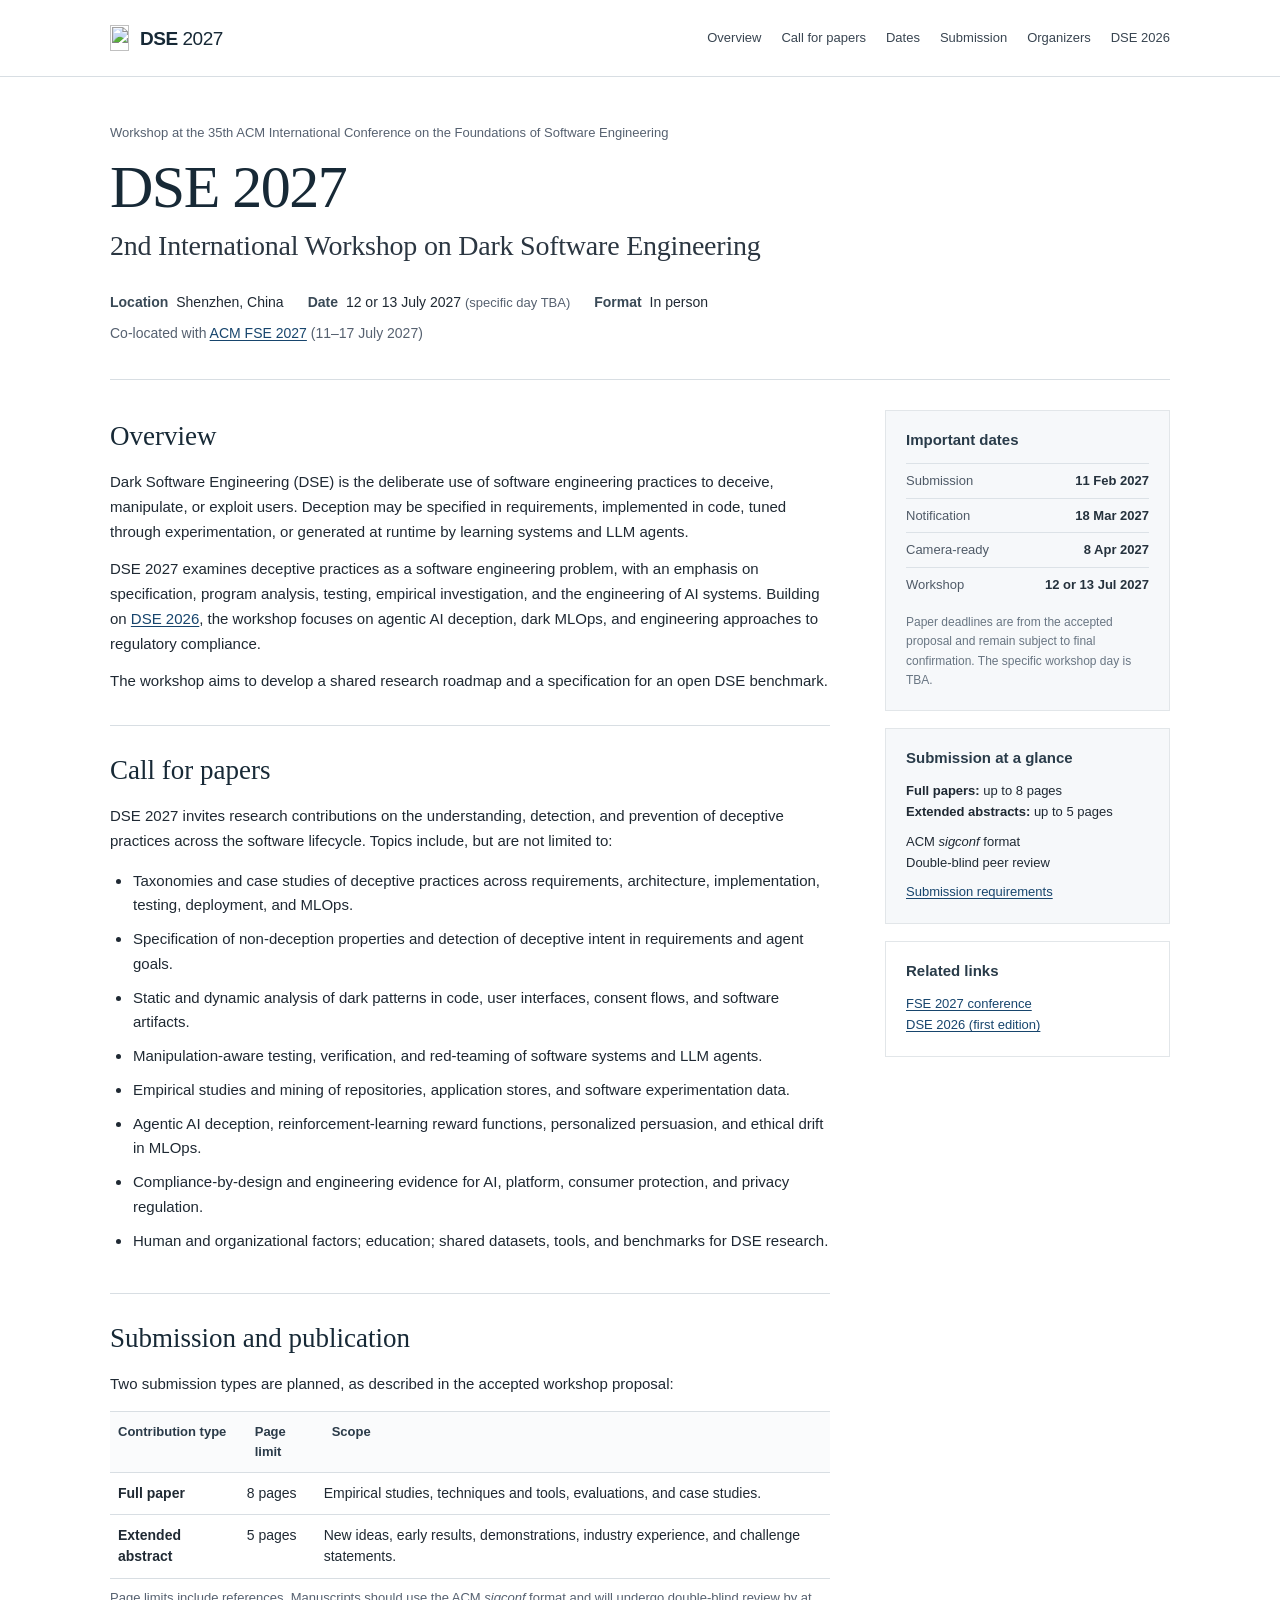
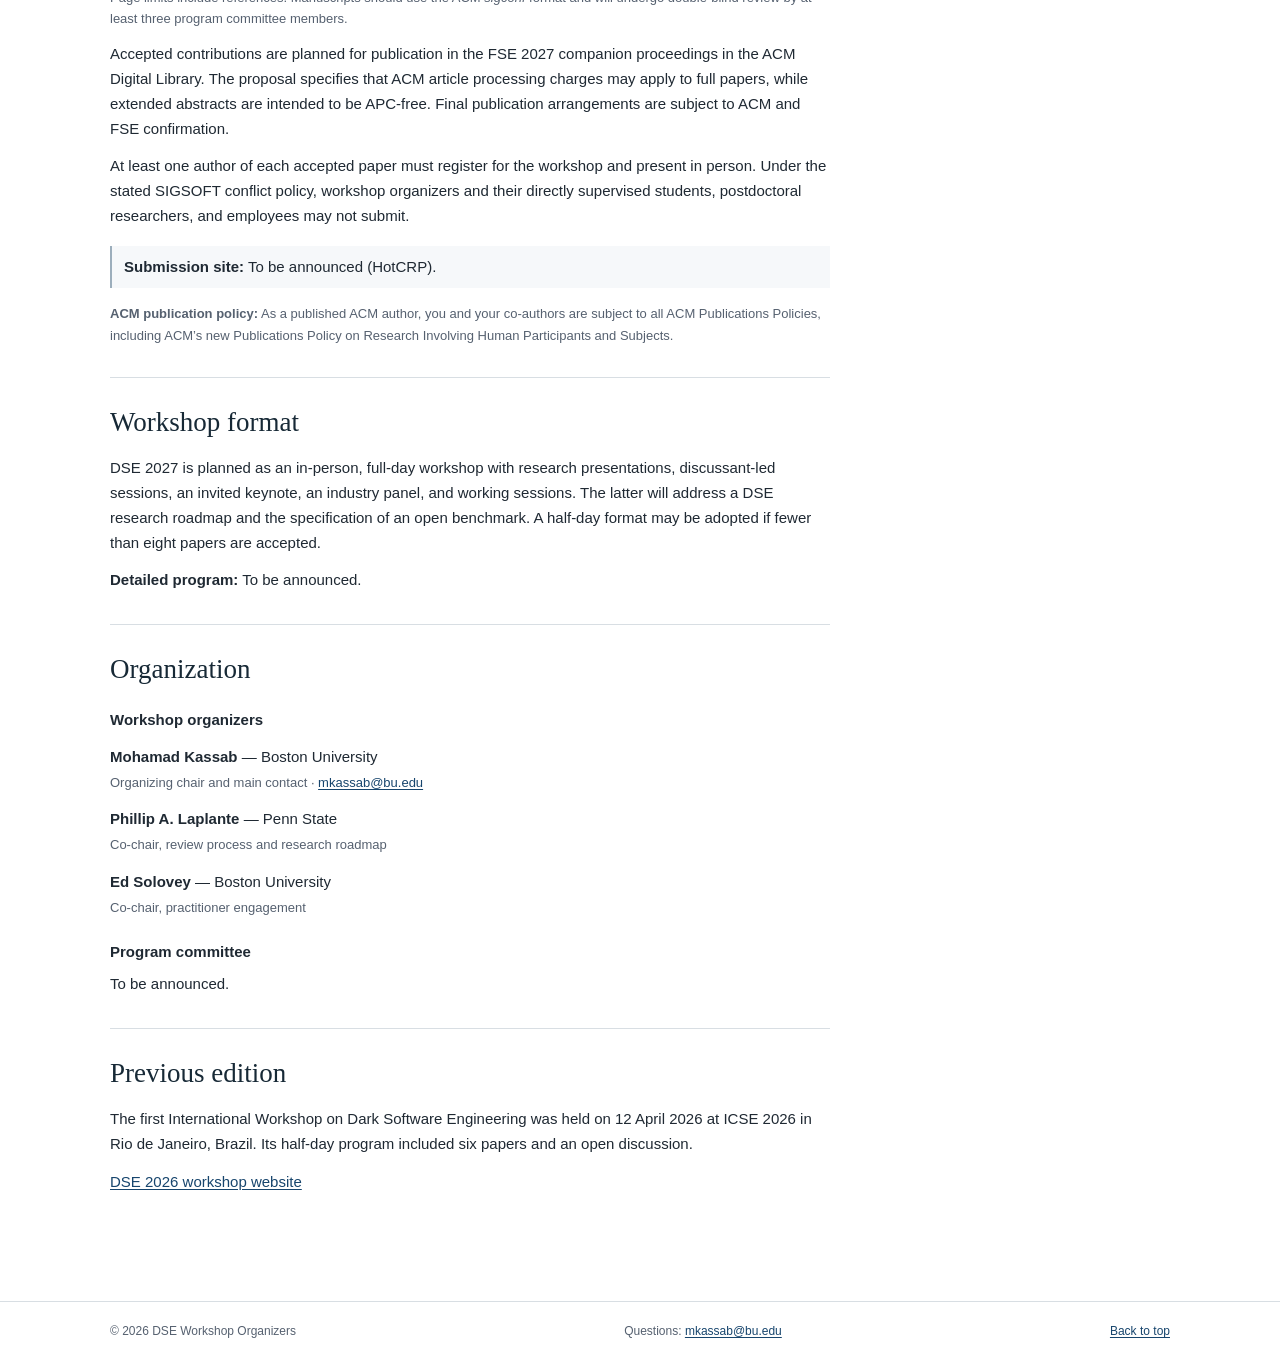
==== index.html @ 1fe37d0c "Publish revised DSE 2027 academic website" ====
<!doctype html>
<html lang="en">
<head>
  <meta charset="utf-8">
  <meta name="viewport" content="width=device-width, initial-scale=1">
  <meta name="theme-color" content="#ffffff">
  <meta name="description" content="DSE 2027: 2nd International Workshop on Dark Software Engineering, co-located with ACM FSE 2027 in Shenzhen, China. Call for papers, important dates, submission information, and organizers.">
  <meta name="author" content="DSE 2027 Organizers">
  <meta property="og:type" content="website">
  <meta property="og:title" content="DSE 2027 — 2nd International Workshop on Dark Software Engineering">
  <meta property="og:description" content="Co-located with ACM FSE 2027 · Shenzhen, China · 12 or 13 July 2027 (specific day TBA).">
  <link rel="icon" type="image/svg+xml" href="assets/favicon.svg">
  <link rel="stylesheet" href="styles.css">
  <title>DSE 2027 | 2nd International Workshop on Dark Software Engineering</title>
</head>
<body>
  <a class="skip-link" href="#main">Skip to content</a>
  <header class="site-header">
    <div class="wrap header-inner">
      <a class="site-identity" href="#top" aria-label="DSE 2027 home">
        <img src="assets/keyhole-mark.svg" alt="" width="19" height="26">
        <span>DSE <span class="identity-year">2027</span></span>
      </a>
      <nav aria-label="Primary navigation" class="primary-nav">
        <a href="#overview">Overview</a>
        <a href="#cfp">Call for papers</a>
        <a href="#dates">Dates</a>
        <a href="#submission">Submission</a>
        <a href="#organizers">Organizers</a>
        <a href="#previous">DSE 2026</a>
      </nav>
    </div>
  </header>

  <main id="main">
    <section class="heading-area wrap" id="top" aria-labelledby="page-title">
      <p class="conference-label">Workshop at the 35th ACM International Conference on the Foundations of Software Engineering</p>
      <h1 id="page-title">DSE 2027</h1>
      <p class="workshop-name">2nd International Workshop on Dark Software Engineering</p>
      <div class="meeting-details">
        <span><strong>Location</strong> Shenzhen, China</span>
        <span><strong>Date</strong> 12 or 13 July 2027 <small>(specific day TBA)</small></span>
        <span><strong>Format</strong> In person</span>
      </div>
      <p class="conference-association">Co-located with <a href="https://conf.researchr.org/home/fse-2027">ACM FSE 2027</a> (11–17 July 2027)</p>
    </section>

    <div class="wrap body-layout">
      <div class="main-column">
        <section class="content-section first-section" id="overview" aria-labelledby="overview-title">
          <h2 id="overview-title">Overview</h2>
          <p>Dark Software Engineering (DSE) is the deliberate use of software engineering practices to deceive, manipulate, or exploit users. Deception may be specified in requirements, implemented in code, tuned through experimentation, or generated at runtime by learning systems and LLM agents.</p>
          <p>DSE 2027 examines deceptive practices as a software engineering problem, with an emphasis on specification, program analysis, testing, empirical investigation, and the engineering of AI systems. Building on <a href="https://conf.researchr.org/home/icse-2026/dse-2026">DSE 2026</a>, the workshop focuses on agentic AI deception, dark MLOps, and engineering approaches to regulatory compliance.</p>
          <p>The workshop aims to develop a shared research roadmap and a specification for an open DSE benchmark.</p>
        </section>

        <section class="content-section" id="cfp" aria-labelledby="cfp-title">
          <h2 id="cfp-title">Call for papers</h2>
          <p>DSE 2027 invites research contributions on the understanding, detection, and prevention of deceptive practices across the software lifecycle. Topics include, but are not limited to:</p>
          <ul class="topic-list">
            <li>Taxonomies and case studies of deceptive practices across requirements, architecture, implementation, testing, deployment, and MLOps.</li>
            <li>Specification of non-deception properties and detection of deceptive intent in requirements and agent goals.</li>
            <li>Static and dynamic analysis of dark patterns in code, user interfaces, consent flows, and software artifacts.</li>
            <li>Manipulation-aware testing, verification, and red-teaming of software systems and LLM agents.</li>
            <li>Empirical studies and mining of repositories, application stores, and software experimentation data.</li>
            <li>Agentic AI deception, reinforcement-learning reward functions, personalized persuasion, and ethical drift in MLOps.</li>
            <li>Compliance-by-design and engineering evidence for AI, platform, consumer protection, and privacy regulation.</li>
            <li>Human and organizational factors; education; shared datasets, tools, and benchmarks for DSE research.</li>
          </ul>
        </section>

        <section class="content-section" id="submission" aria-labelledby="submission-title">
          <h2 id="submission-title">Submission and publication</h2>
          <p>Two submission types are planned, as described in the accepted workshop proposal:</p>
          <table class="information-table submission-table">
            <thead>
              <tr><th scope="col">Contribution type</th><th scope="col">Page limit</th><th scope="col">Scope</th></tr>
            </thead>
            <tbody>
              <tr><th scope="row">Full paper</th><td>8 pages</td><td>Empirical studies, techniques and tools, evaluations, and case studies.</td></tr>
              <tr><th scope="row">Extended abstract</th><td>5 pages</td><td>New ideas, early results, demonstrations, industry experience, and challenge statements.</td></tr>
            </tbody>
          </table>
          <p class="table-note">Page limits include references. Manuscripts should use the ACM <em>sigconf</em> format and will undergo double-blind review by at least three program committee members.</p>
          <p>Accepted contributions are planned for publication in the FSE 2027 companion proceedings in the ACM Digital Library. The proposal specifies that ACM article processing charges may apply to full papers, while extended abstracts are intended to be APC-free. Final publication arrangements are subject to ACM and FSE confirmation.</p>
          <p>At least one author of each accepted paper must register for the workshop and present in person. Under the stated SIGSOFT conflict policy, workshop organizers and their directly supervised students, postdoctoral researchers, and employees may not submit.</p>
          <p class="submission-portal"><strong>Submission site:</strong> To be announced (HotCRP).</p>
          <p class="policy-note"><strong>ACM publication policy:</strong> As a published ACM author, you and your co-authors are subject to all ACM Publications Policies, including ACM’s new Publications Policy on Research Involving Human Participants and Subjects.</p>
        </section>

        <section class="content-section" id="format" aria-labelledby="format-title">
          <h2 id="format-title">Workshop format</h2>
          <p>DSE 2027 is planned as an in-person, full-day workshop with research presentations, discussant-led sessions, an invited keynote, an industry panel, and working sessions. The latter will address a DSE research roadmap and the specification of an open benchmark. A half-day format may be adopted if fewer than eight papers are accepted.</p>
          <p><strong>Detailed program:</strong> To be announced.</p>
        </section>

        <section class="content-section" id="organizers" aria-labelledby="organizers-title">
          <h2 id="organizers-title">Organization</h2>
          <h3>Workshop organizers</h3>
          <ul class="people-list">
            <li><strong>Mohamad Kassab</strong> — Boston University<br><span>Organizing chair and main contact · <a href="mailto:mkassab@bu.edu">mkassab@bu.edu</a></span></li>
            <li><strong>Phillip A. Laplante</strong> — Penn State<br><span>Co-chair, review process and research roadmap</span></li>
            <li><strong>Ed Solovey</strong> — Boston University<br><span>Co-chair, practitioner engagement</span></li>
          </ul>
          <h3>Program committee</h3>
          <p>To be announced.</p>
        </section>

        <section class="content-section" id="previous" aria-labelledby="previous-title">
          <h2 id="previous-title">Previous edition</h2>
          <p>The first International Workshop on Dark Software Engineering was held on 12 April 2026 at ICSE 2026 in Rio de Janeiro, Brazil. Its half-day program included six papers and an open discussion.</p>
          <p><a href="https://conf.researchr.org/home/icse-2026/dse-2026">DSE 2026 workshop website</a></p>
        </section>
      </div>

      <aside class="sidebar" aria-label="Workshop information">
        <section class="sidebar-block" id="dates" aria-labelledby="dates-title">
          <h2 id="dates-title">Important dates</h2>
          <table class="date-table">
            <tbody>
              <tr><th scope="row">Submission</th><td>11 Feb 2027</td></tr>
              <tr><th scope="row">Notification</th><td>18 Mar 2027</td></tr>
              <tr><th scope="row">Camera-ready</th><td>8 Apr 2027</td></tr>
              <tr><th scope="row">Workshop</th><td>12 or 13 Jul 2027</td></tr>
            </tbody>
          </table>
          <p class="small-note">Paper deadlines are from the accepted proposal and remain subject to final confirmation. The specific workshop day is TBA.</p>
        </section>
        <section class="sidebar-block" aria-labelledby="quick-title">
          <h2 id="quick-title">Submission at a glance</h2>
          <p><strong>Full papers:</strong> up to 8 pages<br><strong>Extended abstracts:</strong> up to 5 pages</p>
          <p>ACM <em>sigconf</em> format<br>Double-blind peer review</p>
          <p><a href="#submission">Submission requirements</a></p>
        </section>
        <section class="sidebar-block association-block" aria-labelledby="links-title">
          <h2 id="links-title">Related links</h2>
          <p><a href="https://conf.researchr.org/home/fse-2027">FSE 2027 conference</a><br><a href="https://conf.researchr.org/home/icse-2026/dse-2026">DSE 2026 (first edition)</a></p>
        </section>
      </aside>
    </div>
  </main>
  <footer class="site-footer">
    <div class="wrap footer-inner">
      <span>© 2026 DSE Workshop Organizers</span>
      <span>Questions: <a href="mailto:mkassab@bu.edu">mkassab@bu.edu</a></span>
      <a href="#top">Back to top</a>
    </div>
  </footer>
</body>
</html>
---- styles.css ----
:root {
  --ink: #1f2933;
  --muted: #566170;
  --link: #17456d;
  --rule: #d8dee3;
  --soft: #f6f8fa;
  --max: 1060px;
}
* { box-sizing: border-box; }
html { scroll-behavior: smooth; scroll-padding-top: 88px; }
body { margin: 0; background: #fff; color: var(--ink); font-family: -apple-system, BlinkMacSystemFont, "Segoe UI", Arial, Helvetica, sans-serif; font-size: 15px; line-height: 1.65; -webkit-font-smoothing: antialiased; }
a { color: var(--link); text-decoration: underline; text-underline-offset: 2px; text-decoration-thickness: 1px; }
a:hover { color: #0b2a45; }
a:focus-visible { outline: 2px solid var(--link); outline-offset: 4px; }
.wrap { width: min(calc(100% - 64px), var(--max)); margin: 0 auto; }
.skip-link { position: absolute; left: -9999px; top: 0; padding: 10px 14px; background: #fff; z-index: 10; }
.skip-link:focus { left: 12px; top: 8px; }
.site-header { border-bottom: 1px solid var(--rule); background: #fff; }
.header-inner { min-height: 76px; display: flex; gap: 38px; align-items: center; justify-content: space-between; }
.site-identity { text-decoration: none; display: inline-flex; align-items: center; gap: 11px; white-space: nowrap; color: #172936; font-size: 19px; line-height: 1; font-weight: 700; letter-spacing: -.025em; }
.site-identity:hover { color: #172936; }
.site-identity img { display: block; object-fit: contain; }
.identity-year { font-weight: 400; }
.primary-nav { display: flex; align-items: center; flex-wrap: wrap; justify-content: flex-end; column-gap: 20px; row-gap: 8px; }
.primary-nav a { font-size: 13px; text-decoration: none; color: #394551; white-space: nowrap; padding: 5px 0; }
.primary-nav a:hover, .primary-nav a:focus-visible { color: #164e77; text-decoration: underline; }
.heading-area { padding-top: 47px; padding-bottom: 34px; border-bottom: 1px solid var(--rule); }
.conference-label { color: var(--muted); font-size: 13px; line-height: 1.4; margin: 0 0 12px; }
h1 { font-family: Georgia, "Times New Roman", serif; font-size: clamp(43px, 5vw, 60px); font-weight: 400; line-height: 1.12; letter-spacing: -.025em; margin: 0 0 7px; color: #172936; }
.workshop-name { font-family: Georgia, "Times New Roman", serif; font-size: clamp(20px, 2.8vw, 28px); margin: 0; line-height: 1.3; letter-spacing: -.008em; color: #2b3641; }
.meeting-details { display: flex; flex-wrap: wrap; align-items: center; gap: 6px 24px; margin-top: 26px; color: var(--ink); font-size: 14px; }
.meeting-details span { white-space: nowrap; }
.meeting-details strong { color: #394956; font-weight: 650; margin-right: 4px; }
.meeting-details small { color: var(--muted); font-size: 13px; }
.conference-association { font-size: 14px; margin: 8px 0 0; color: var(--muted); }
.body-layout { display: grid; grid-template-columns: minmax(0, 1fr) 285px; gap: 55px; align-items: start; padding-top: 12px; padding-bottom: 76px; }
.main-column { min-width: 0; }
.content-section { padding: 27px 0 31px; border-bottom: 1px solid var(--rule); scroll-margin-top: 24px; }
.content-section:last-child { border-bottom: none; }
h2 { font-family: Georgia, "Times New Roman", serif; font-weight: 400; font-size: 27px; line-height: 1.3; color: #172936; margin: 0 0 16px; }
h3 { font-size: 15px; font-weight: 700; margin: 21px 0 7px; }
p { margin: 0 0 13px; }
p:last-child { margin-bottom: 0; }
.topic-list { margin: 15px 0 0; padding-left: 22px; }
.topic-list li { margin: 0 0 9px; padding-left: 1px; }
.information-table { width: 100%; border-collapse: collapse; font-size: 14px; text-align: left; line-height: 1.52; margin: 14px 0 8px; }
.information-table th, .information-table td { border-bottom: 1px solid var(--rule); padding: 10px 10px 10px 0; vertical-align: top; }
.information-table thead th { color: #2b3b49; font-size: 13px; font-weight: 650; border-top: 1px solid var(--rule); background: #fafbfc; padding-left: 8px; }
.information-table tbody th { min-width: 118px; font-weight: 650; padding-left: 8px; }
.submission-table td:nth-child(2) { white-space: nowrap; }
.table-note { font-size: 13px; color: var(--muted); margin-top: 3px; }
.submission-portal { background: var(--soft); padding: 9px 12px; border-left: 2px solid #9caebc; margin: 17px 0 15px; }
.policy-note { color: var(--muted); font-size: 13px; }
.people-list { list-style: none; margin: 12px 0 20px; padding: 0; }
.people-list li { margin: 0 0 13px; }
.people-list span { font-size: 13px; color: var(--muted); }
.sidebar { padding-top: 18px; position: sticky; top: 12px; }
.sidebar-block { background: var(--soft); border: 1px solid #e2e6e9; padding: 19px 20px 20px; margin-bottom: 17px; }
.sidebar-block h2 { font: 700 15px/1.35 -apple-system, BlinkMacSystemFont, "Segoe UI", Arial, sans-serif; margin: 0 0 13px; color: #293b49; }
.sidebar-block p { font-size: 13px; line-height: 1.6; margin-bottom: 9px; }
.sidebar-block p:last-child { margin-bottom: 0; }
.date-table { width: 100%; border-collapse: collapse; font-size: 13px; line-height: 1.5; }
.date-table tr { border-top: 1px solid #dce2e7; }
.date-table th, .date-table td { vertical-align: top; padding: 7px 0; }
.date-table th { text-align: left; font-weight: 500; color: #4f5a67; }
.date-table td { text-align: right; font-weight: 600; white-space: nowrap; color: #25323d; }
.sidebar-block .small-note { color: #697683; margin-top: 12px; font-size: 12px; }
.association-block { background: #fff; }
.site-footer { border-top: 1px solid var(--rule); }
.footer-inner { display: flex; align-items: center; justify-content: space-between; gap: 15px; flex-wrap: wrap; padding: 20px 0 25px; font-size: 12px; color: var(--muted); }
@media (max-width: 880px) { .header-inner { align-items: flex-start; flex-direction: column; justify-content: center; gap: 12px; padding: 16px 0 12px; } .primary-nav { justify-content: flex-start; gap: 5px 19px; } .body-layout { grid-template-columns: minmax(0, 1fr) 260px; gap: 27px; } }
@media (max-width: 700px) { .wrap { width: min(calc(100% - 34px), var(--max)); } .heading-area { padding-top: 34px; padding-bottom: 27px; } .workshop-name { font-size: 23px; } .meeting-details { display: block; margin-top: 20px; } .meeting-details span { display: block; white-space: normal; padding: 1px 0; } .body-layout { display: flex; flex-direction: column; gap: 0; padding-top: 0; padding-bottom: 32px; } .main-column, .sidebar { width: 100%; } .sidebar { position: static; padding: 0; display: grid; gap: 10px; grid-template-columns: repeat(2, minmax(0, 1fr)); order: -1; margin-top: 20px; } .sidebar-block { padding: 16px 15px; margin: 0; } .sidebar-block:last-child { grid-column: 1 / -1; } .content-section { padding: 26px 0; } .footer-inner { align-items: flex-start; } }
@media (max-width: 480px) { .primary-nav { gap: 3px 15px; } .primary-nav a { font-size: 12px; } .sidebar { display: block; } .sidebar-block { margin-bottom: 10px; } .workshop-name { font-size: 20px; } .conference-label { font-size: 12px; } .information-table { font-size: 12px; } .information-table th, .information-table td { padding: 7px 5px; } .information-table tbody th { min-width: 90px; } .date-table th, .date-table td { font-size: 13px; } }
@media (prefers-reduced-motion: reduce) { html { scroll-behavior: auto; } }
@media print { .site-header, .site-footer, .skip-link { display: none; } .wrap { width: 100%; } .body-layout { display: block; } .sidebar { position: static; } .content-section { break-inside: avoid; } a { color: #000; text-decoration: none; } }
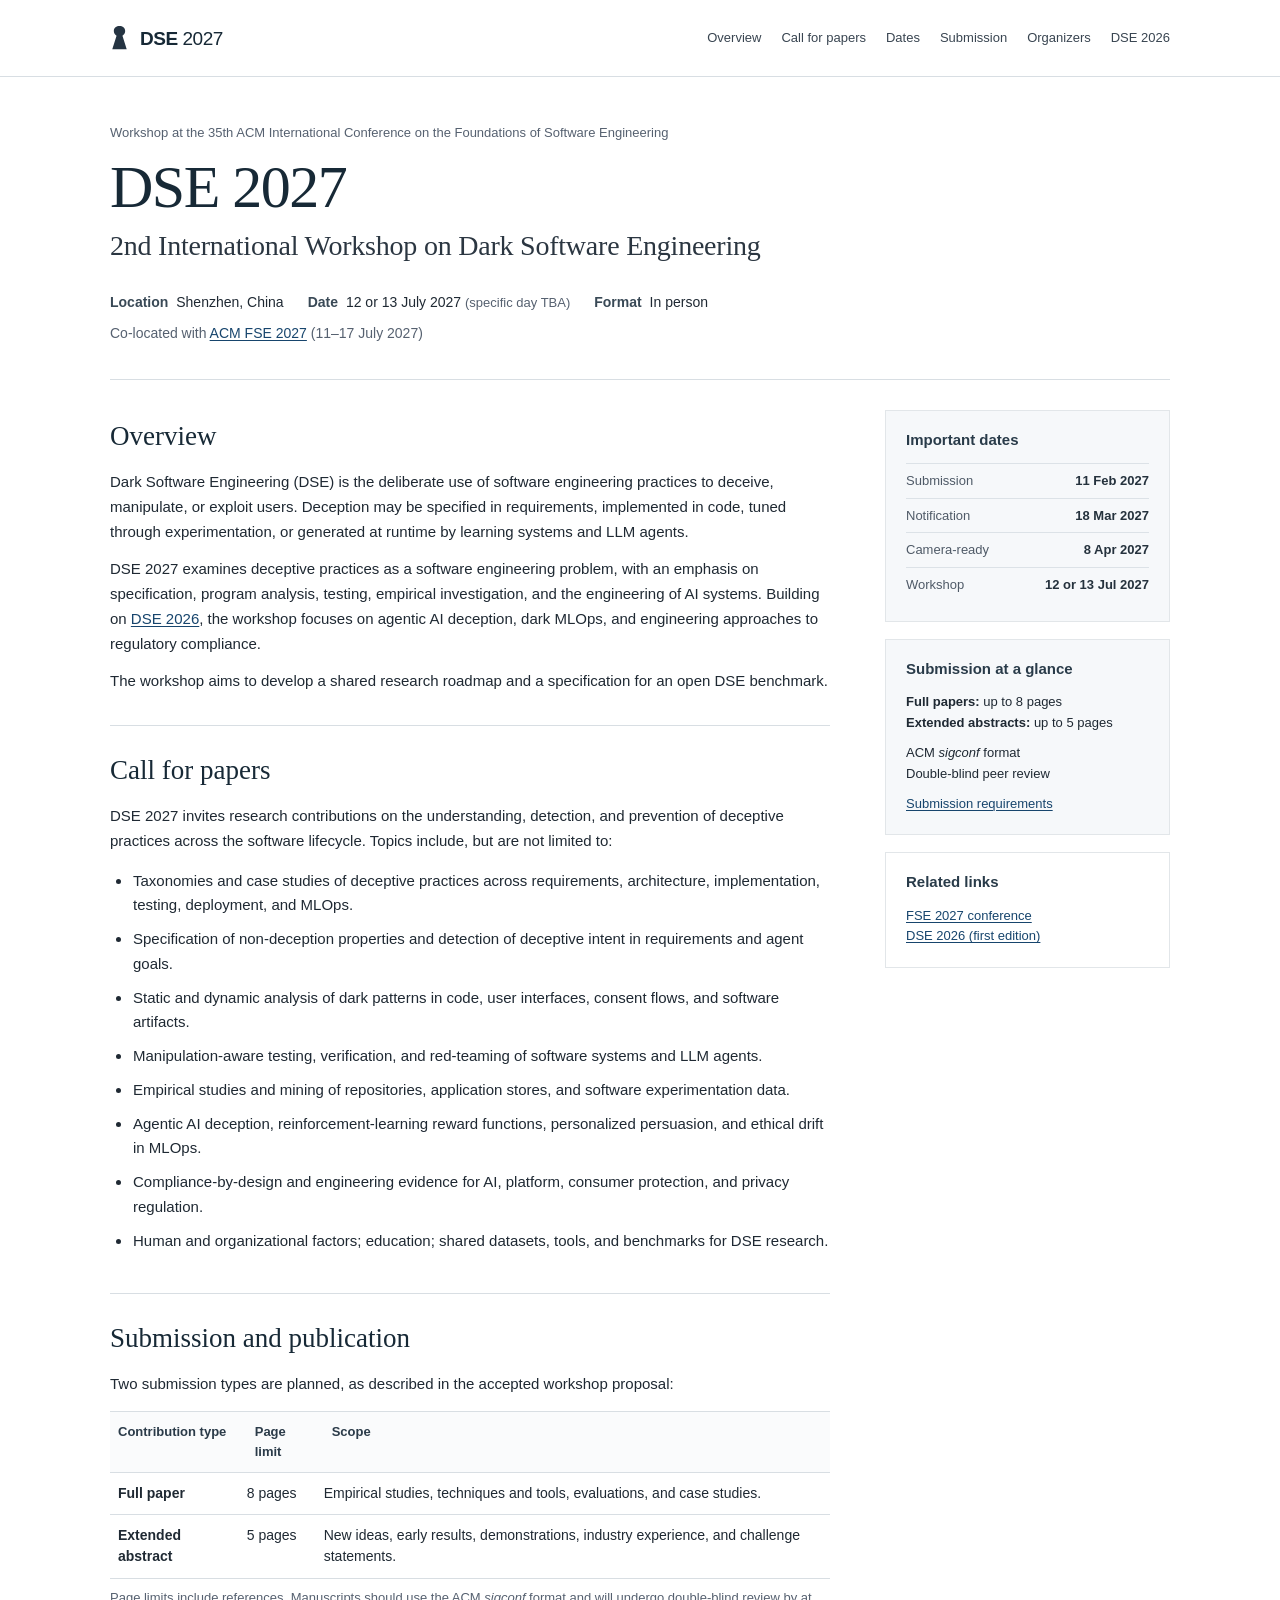
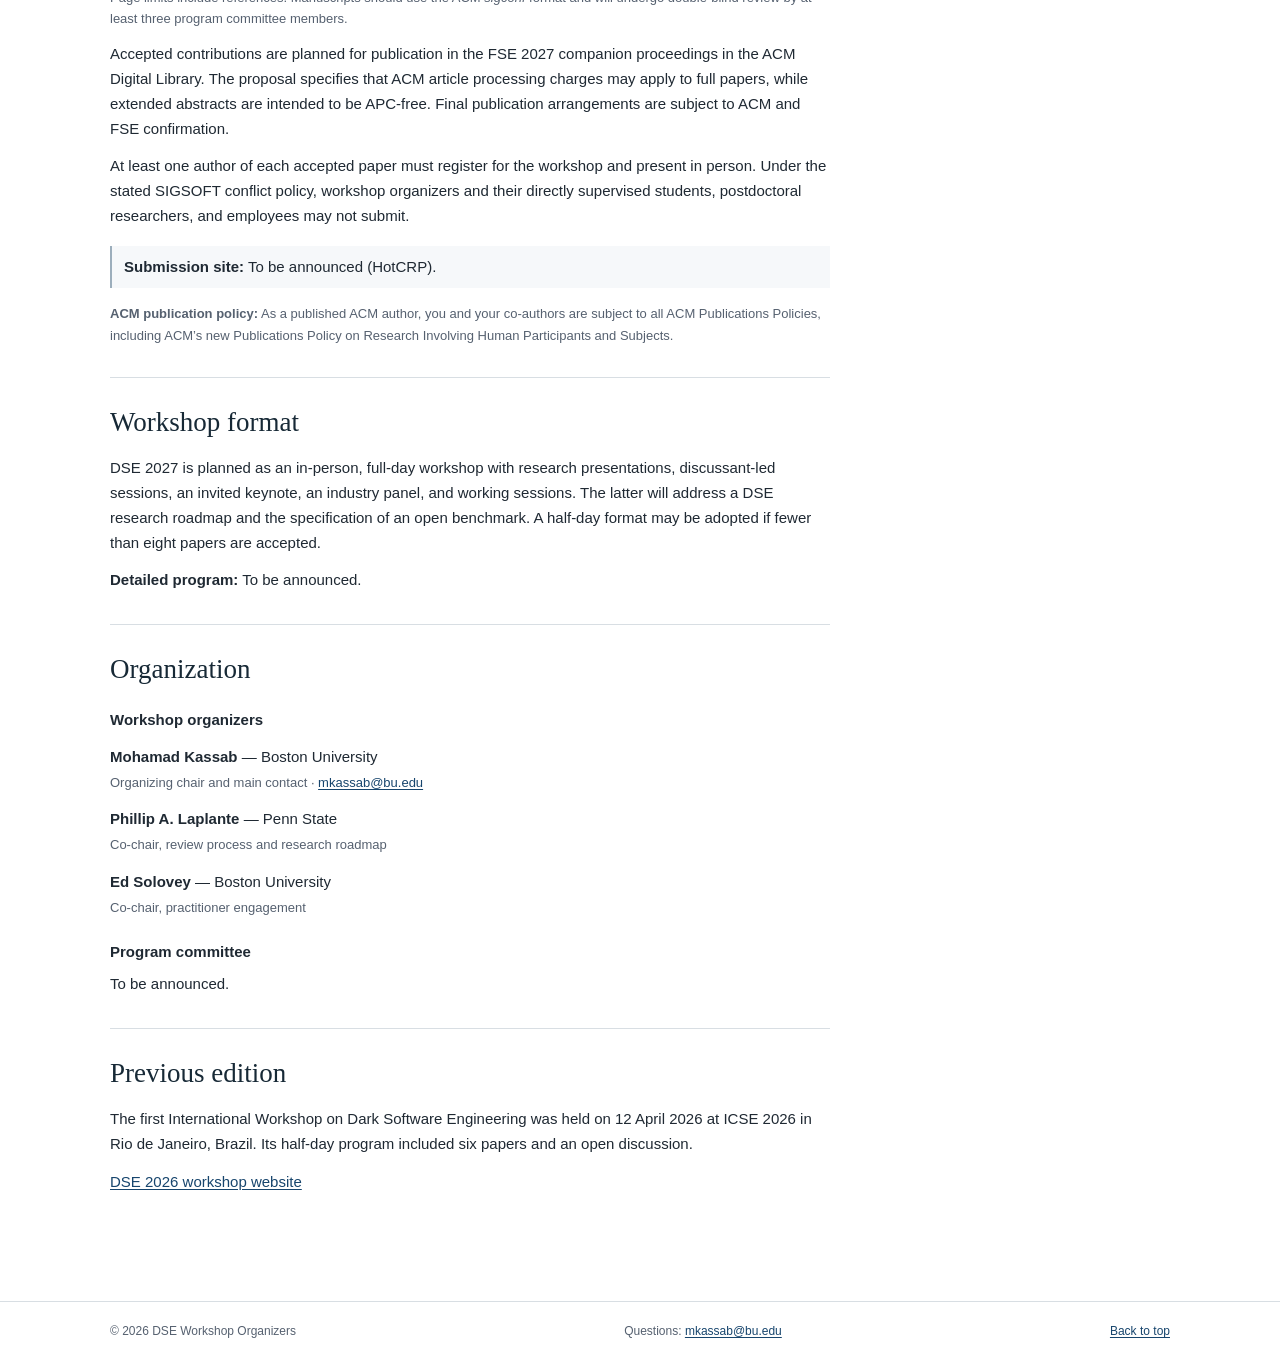
==== commit 87cc85ef: "Remove paper deadlines note from index.html Removed note about paper deadlines being subject to conf" ====
--- a/index.html
+++ b/index.html
@@ -124,7 +124,6 @@
               <tr><th scope="row">Workshop</th><td>12 or 13 Jul 2027</td></tr>
             </tbody>
           </table>
-          <p class="small-note">Paper deadlines are from the accepted proposal and remain subject to final confirmation. The specific workshop day is TBA.</p>
         </section>
         <section class="sidebar-block" aria-labelledby="quick-title">
           <h2 id="quick-title">Submission at a glance</h2>
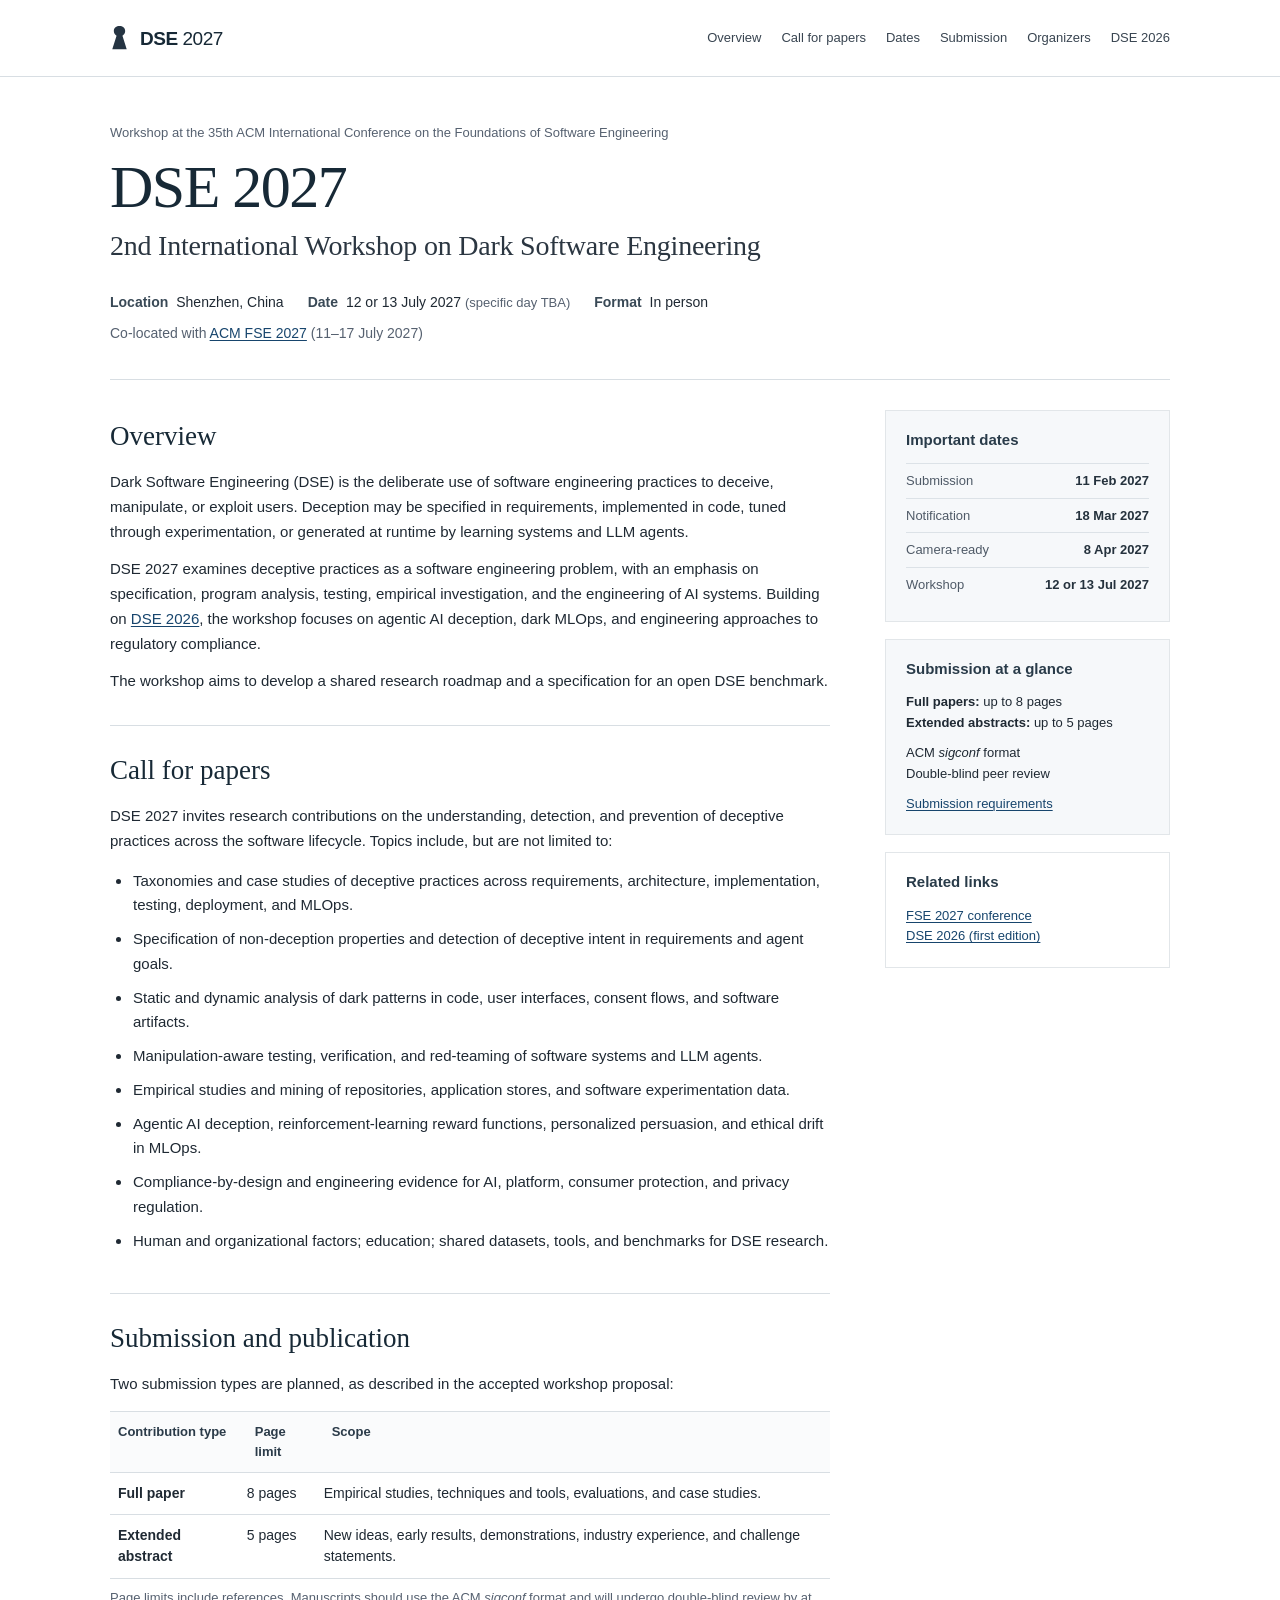
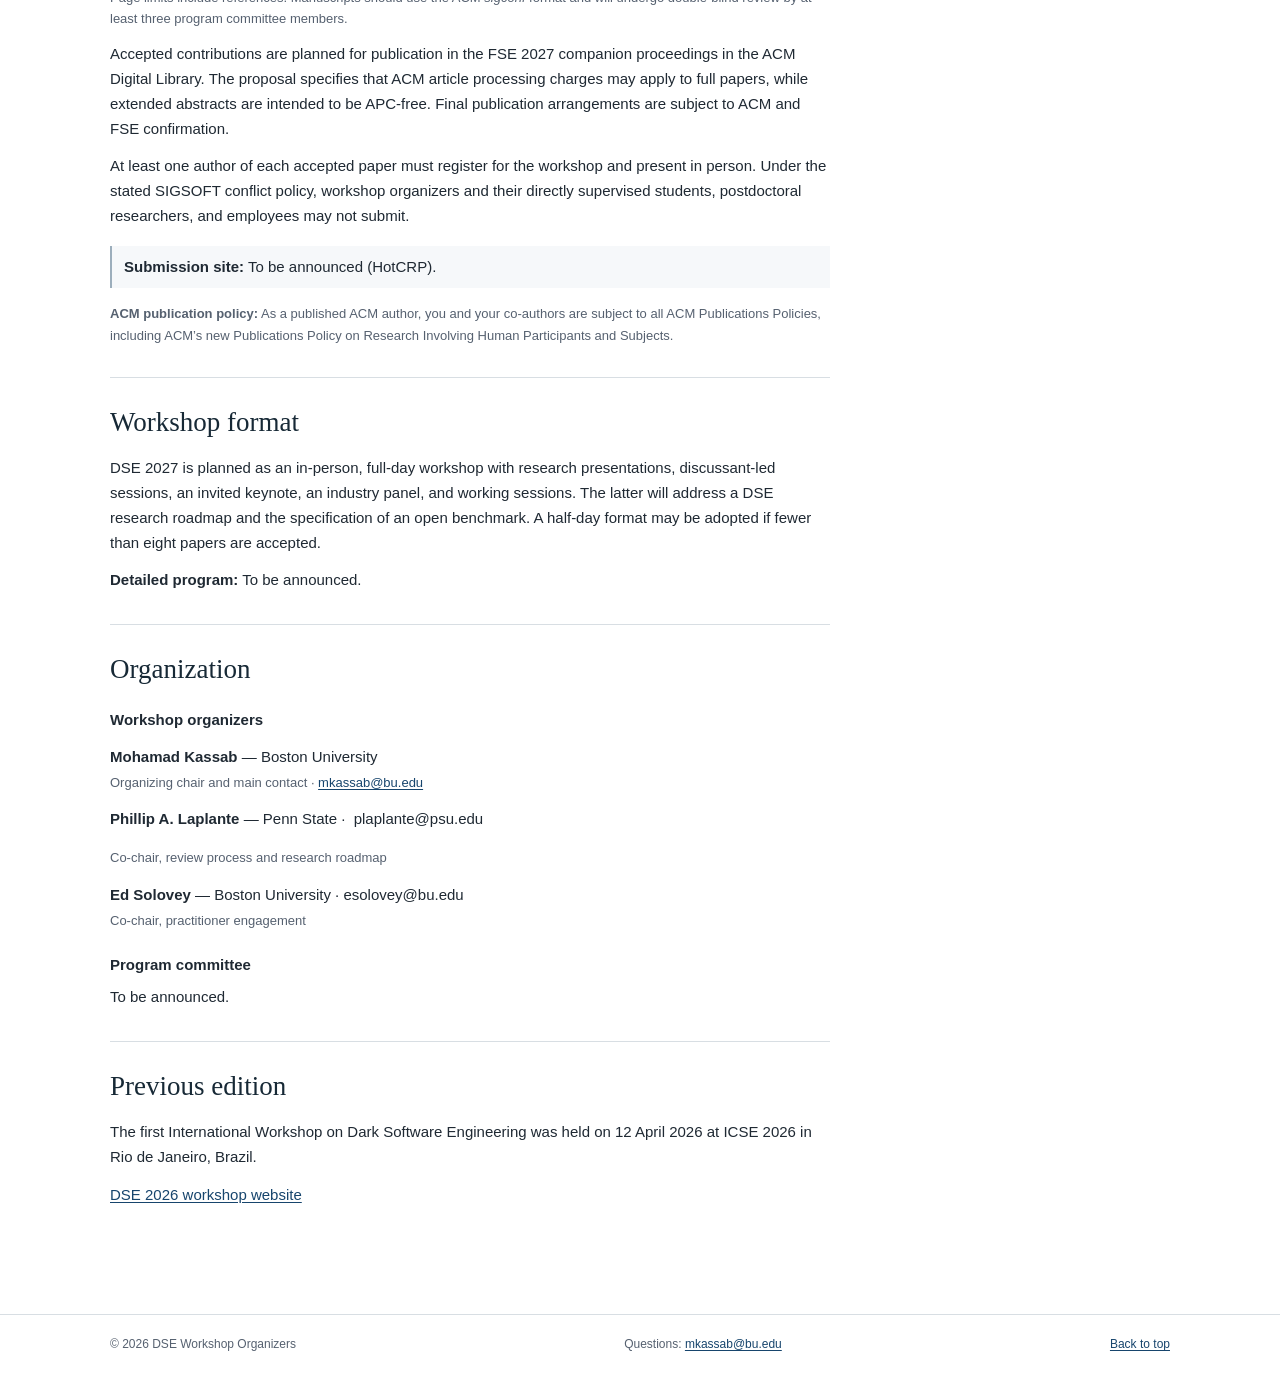
==== commit a662889e: "Add files via upload" ====
--- a/index.html
+++ b/index.html
@@ -1,6 +1,5 @@
 <!doctype html>
-<html lang="en">
-<head>
+<html lang="en"><head>
   <meta charset="utf-8">
   <meta name="viewport" content="width=device-width, initial-scale=1">
   <meta name="theme-color" content="#ffffff">
@@ -99,8 +98,8 @@
           <h3>Workshop organizers</h3>
           <ul class="people-list">
             <li><strong>Mohamad Kassab</strong> — Boston University<br><span>Organizing chair and main contact · <a href="mailto:mkassab@bu.edu">mkassab@bu.edu</a></span></li>
-            <li><strong>Phillip A. Laplante</strong> — Penn State<br><span>Co-chair, review process and research roadmap</span></li>
-            <li><strong>Ed Solovey</strong> — Boston University<br><span>Co-chair, practitioner engagement</span></li>
+            <li><strong>Phillip A. Laplante</strong> — Penn State ·&nbsp; plaplante@psu.edu</li><li><span>Co-chair, review process and research roadmap</span></li>
+            <li><strong>Ed Solovey</strong> — Boston University ·  esolovey@bu.edu<br><span>Co-chair, practitioner engagement</span></li>
           </ul>
           <h3>Program committee</h3>
           <p>To be announced.</p>
@@ -108,7 +107,7 @@
 
         <section class="content-section" id="previous" aria-labelledby="previous-title">
           <h2 id="previous-title">Previous edition</h2>
-          <p>The first International Workshop on Dark Software Engineering was held on 12 April 2026 at ICSE 2026 in Rio de Janeiro, Brazil. Its half-day program included six papers and an open discussion.</p>
+          <p>The first International Workshop on Dark Software Engineering was held on 12 April 2026 at ICSE 2026 in Rio de Janeiro, Brazil.&nbsp;</p>
           <p><a href="https://conf.researchr.org/home/icse-2026/dse-2026">DSE 2026 workshop website</a></p>
         </section>
       </div>
@@ -145,5 +144,6 @@
       <a href="#top">Back to top</a>
     </div>
   </footer>
-</body>
-</html>
+
+
+</body></html>
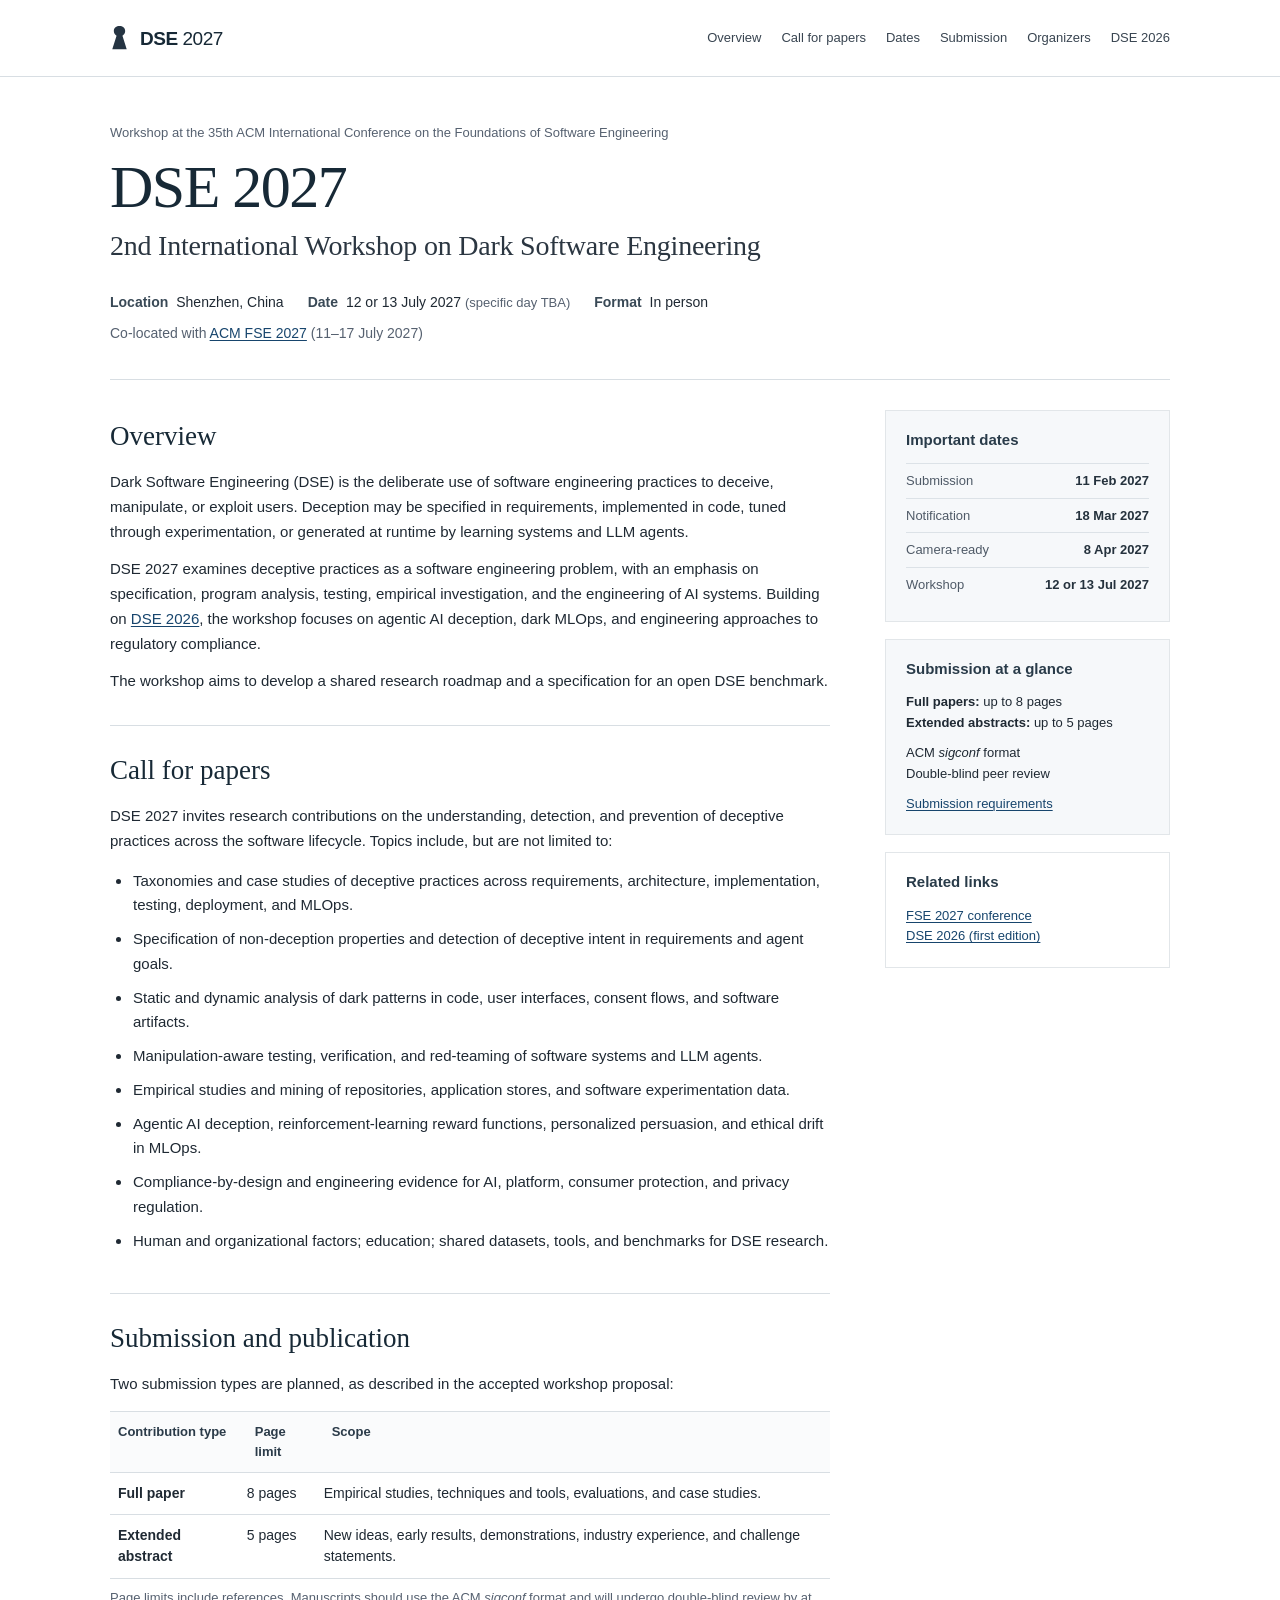
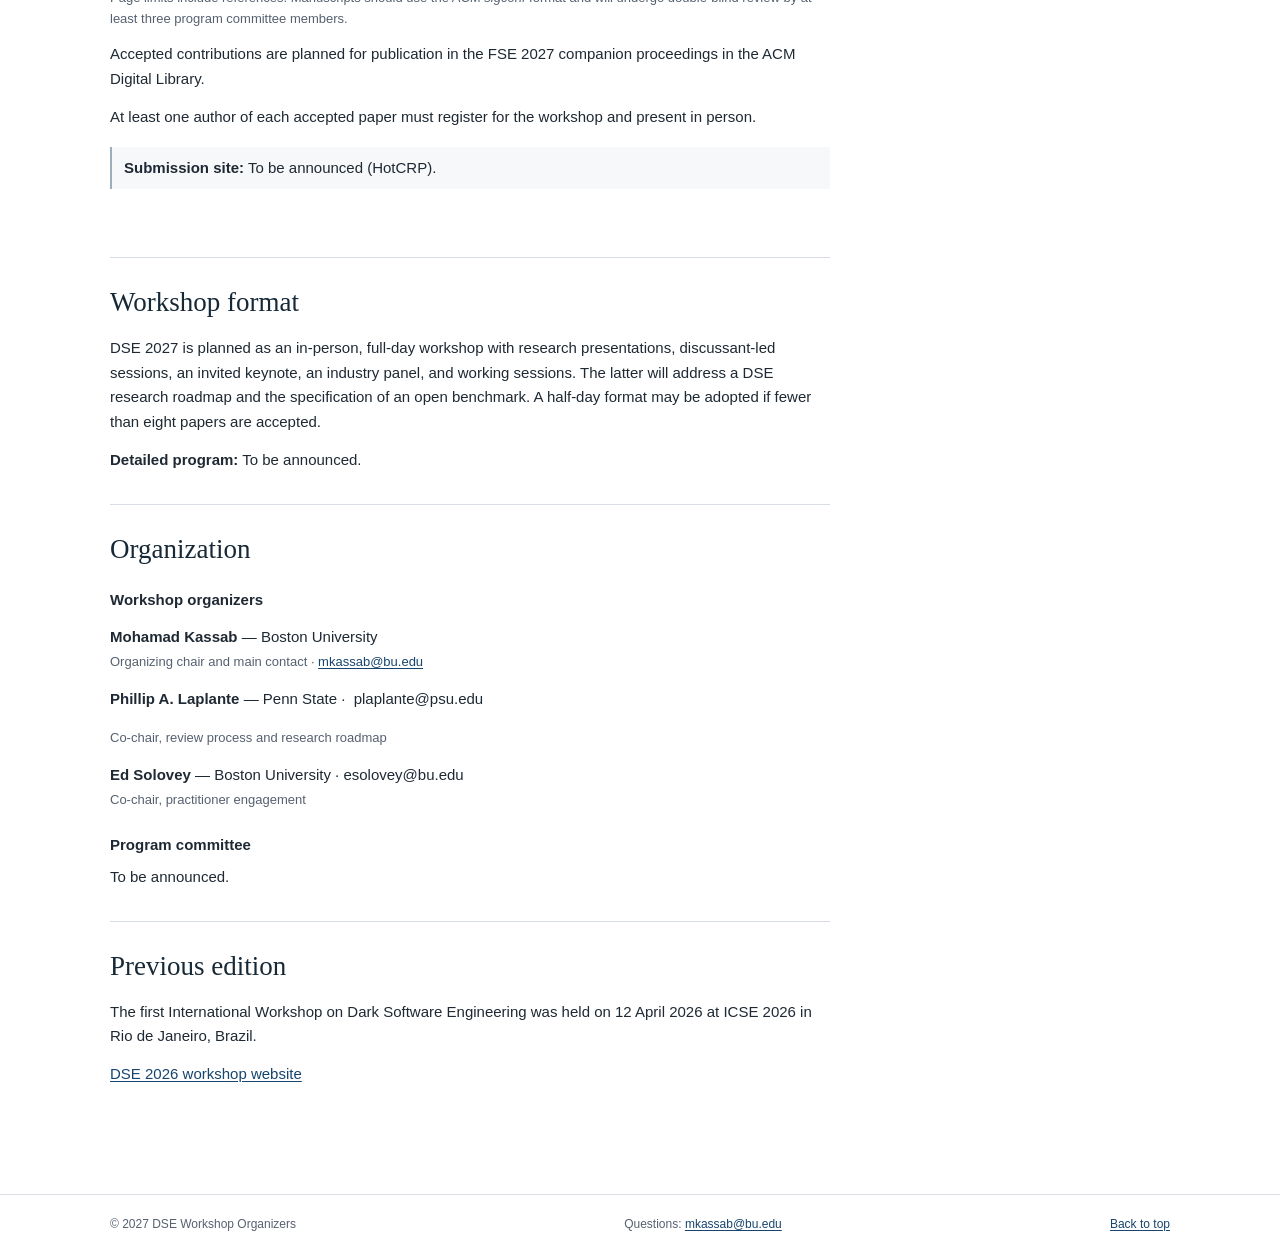
==== commit b766dc16: "Add files via upload" ====
--- a/index.html
+++ b/index.html
@@ -81,10 +81,10 @@
             </tbody>
           </table>
           <p class="table-note">Page limits include references. Manuscripts should use the ACM <em>sigconf</em> format and will undergo double-blind review by at least three program committee members.</p>
-          <p>Accepted contributions are planned for publication in the FSE 2027 companion proceedings in the ACM Digital Library. The proposal specifies that ACM article processing charges may apply to full papers, while extended abstracts are intended to be APC-free. Final publication arrangements are subject to ACM and FSE confirmation.</p>
-          <p>At least one author of each accepted paper must register for the workshop and present in person. Under the stated SIGSOFT conflict policy, workshop organizers and their directly supervised students, postdoctoral researchers, and employees may not submit.</p>
+          <p>Accepted contributions are planned for publication in the FSE 2027 companion proceedings in the ACM Digital Library.&nbsp;</p>
+          <p>At least one author of each accepted paper must register for the workshop and present in person.&nbsp;</p>
           <p class="submission-portal"><strong>Submission site:</strong> To be announced (HotCRP).</p>
-          <p class="policy-note"><strong>ACM publication policy:</strong> As a published ACM author, you and your co-authors are subject to all ACM Publications Policies, including ACM’s new Publications Policy on Research Involving Human Participants and Subjects.</p>
+          <p class="policy-note"><br></p>
         </section>
 
         <section class="content-section" id="format" aria-labelledby="format-title">
@@ -139,7 +139,7 @@
   </main>
   <footer class="site-footer">
     <div class="wrap footer-inner">
-      <span>© 2026 DSE Workshop Organizers</span>
+      <span>© 2027 DSE Workshop Organizers</span>
       <span>Questions: <a href="mailto:mkassab@bu.edu">mkassab@bu.edu</a></span>
       <a href="#top">Back to top</a>
     </div>
